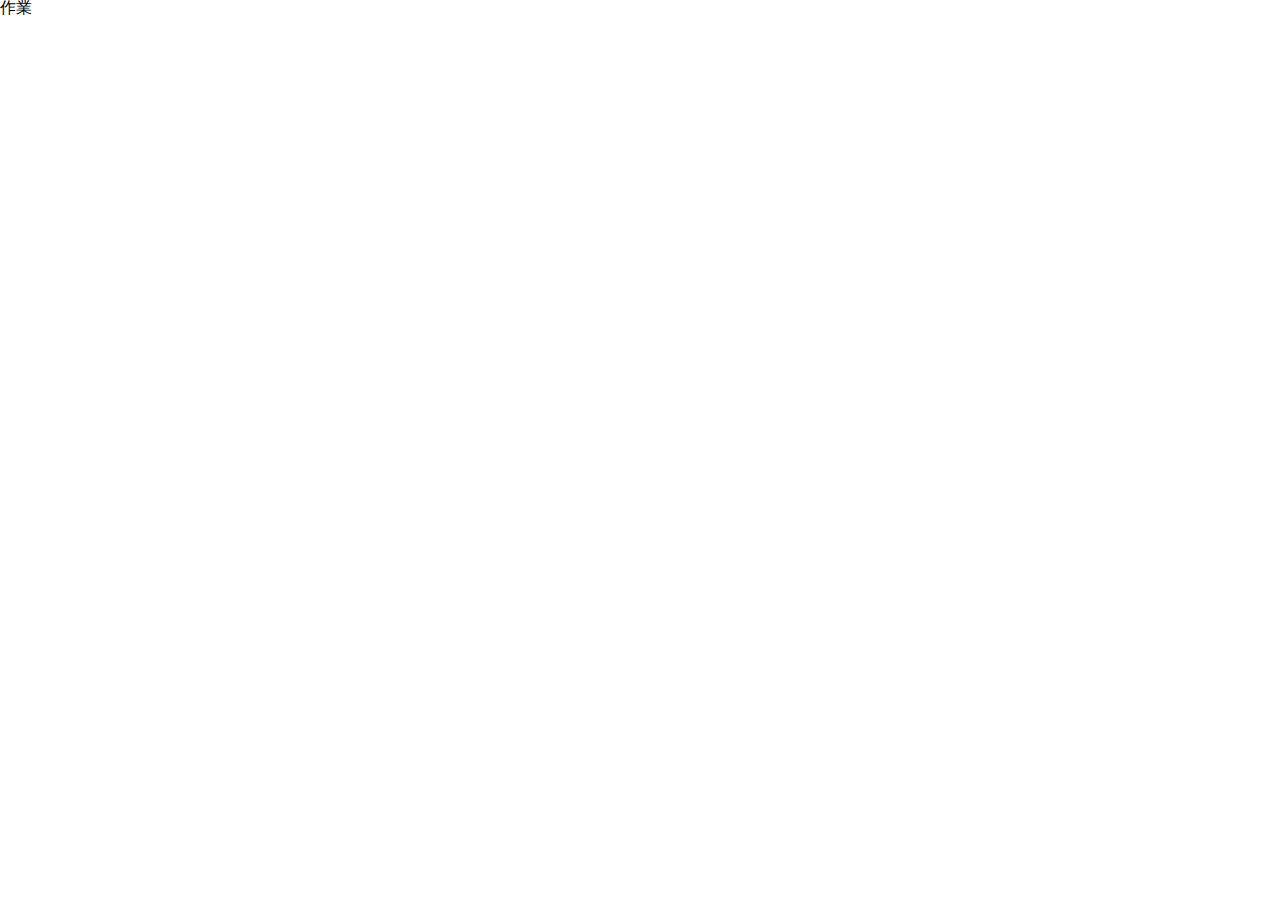
==== work1/work1.html @ 2da69205 "0412" ====
<!DOCTYPE html>
<html lang="en">
<head>
    <meta charset="UTF-8">
    <meta name="viewport" content="width=device-width, initial-scale=1.0">
    <title>第一週作業</title>
    <link rel="stylesheet" href="css/resetcss.css">
    <link rel="stylesheet" href="css/style.css">
</head>
<body>
    <h1>作業</h1>
</body>
</html>
---- work1/css/resetcss.css ----
/* http://meyerweb.com/eric/tools/css/reset/ 
   v2.0 | 20110126
   License: none (public domain)
*/

html, body, div, span, applet, object, iframe,
h1, h2, h3, h4, h5, h6, p, blockquote, pre,
a, abbr, acronym, address, big, cite, code,
del, dfn, em, img, ins, kbd, q, s, samp,
small, strike, strong, sub, sup, tt, var,
b, u, i, center,
dl, dt, dd, ol, ul, li,
fieldset, form, label, legend,
table, caption, tbody, tfoot, thead, tr, th, td,
article, aside, canvas, details, embed, 
figure, figcaption, footer, header, hgroup, 
menu, nav, output, ruby, section, summary,
time, mark, audio, video {
	margin: 0;
	padding: 0;
	border: 0;
	font-size: 100%;
	font: inherit;
	vertical-align: baseline;
}
/* HTML5 display-role reset for older browsers */
article, aside, details, figcaption, figure, 
footer, header, hgroup, menu, nav, section {
	display: block;
}
body {
	line-height: 1;
}
ol, ul {
	list-style: none;
}
blockquote, q {
	quotes: none;
}
blockquote:before, blockquote:after,
q:before, q:after {
	content: '';
	content: none;
}
table {
	border-collapse: collapse;
	border-spacing: 0;
}
---- work1/css/style.css ----
*{
    box-sizing: border-box;
}
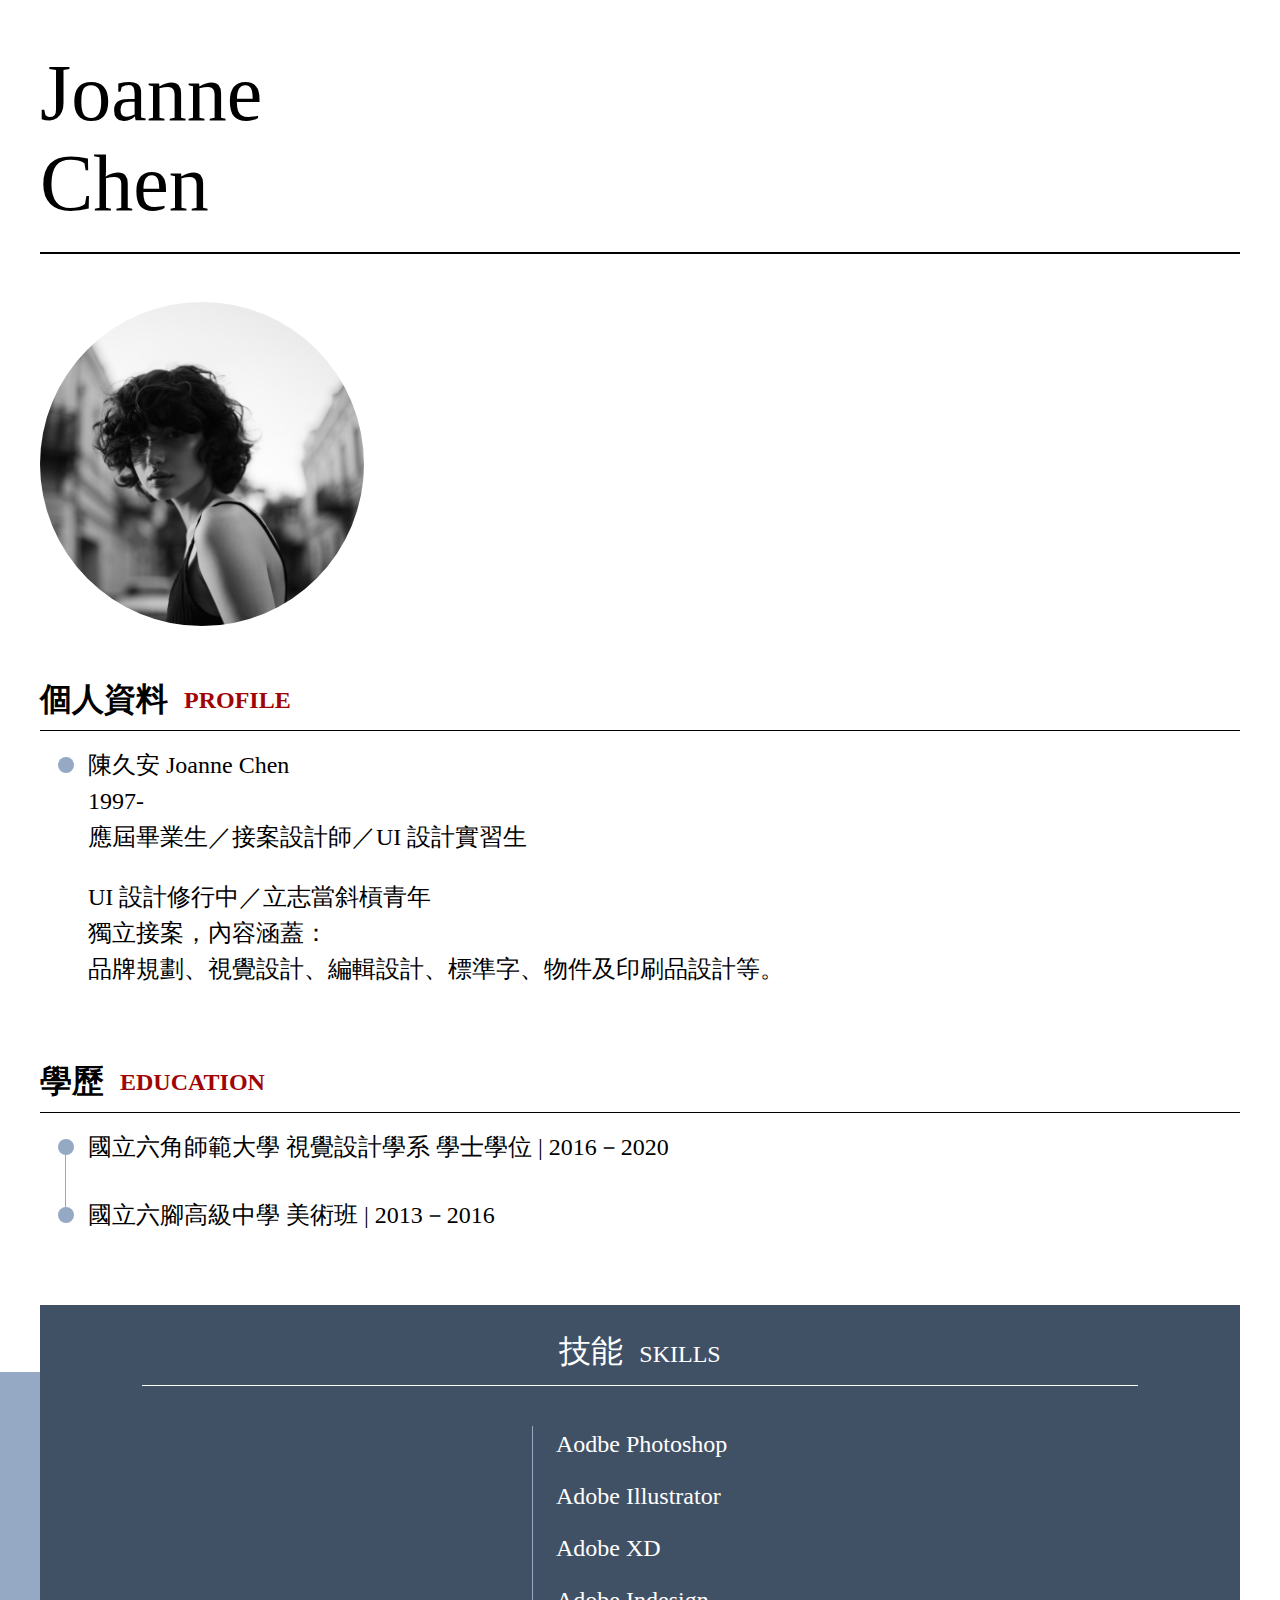
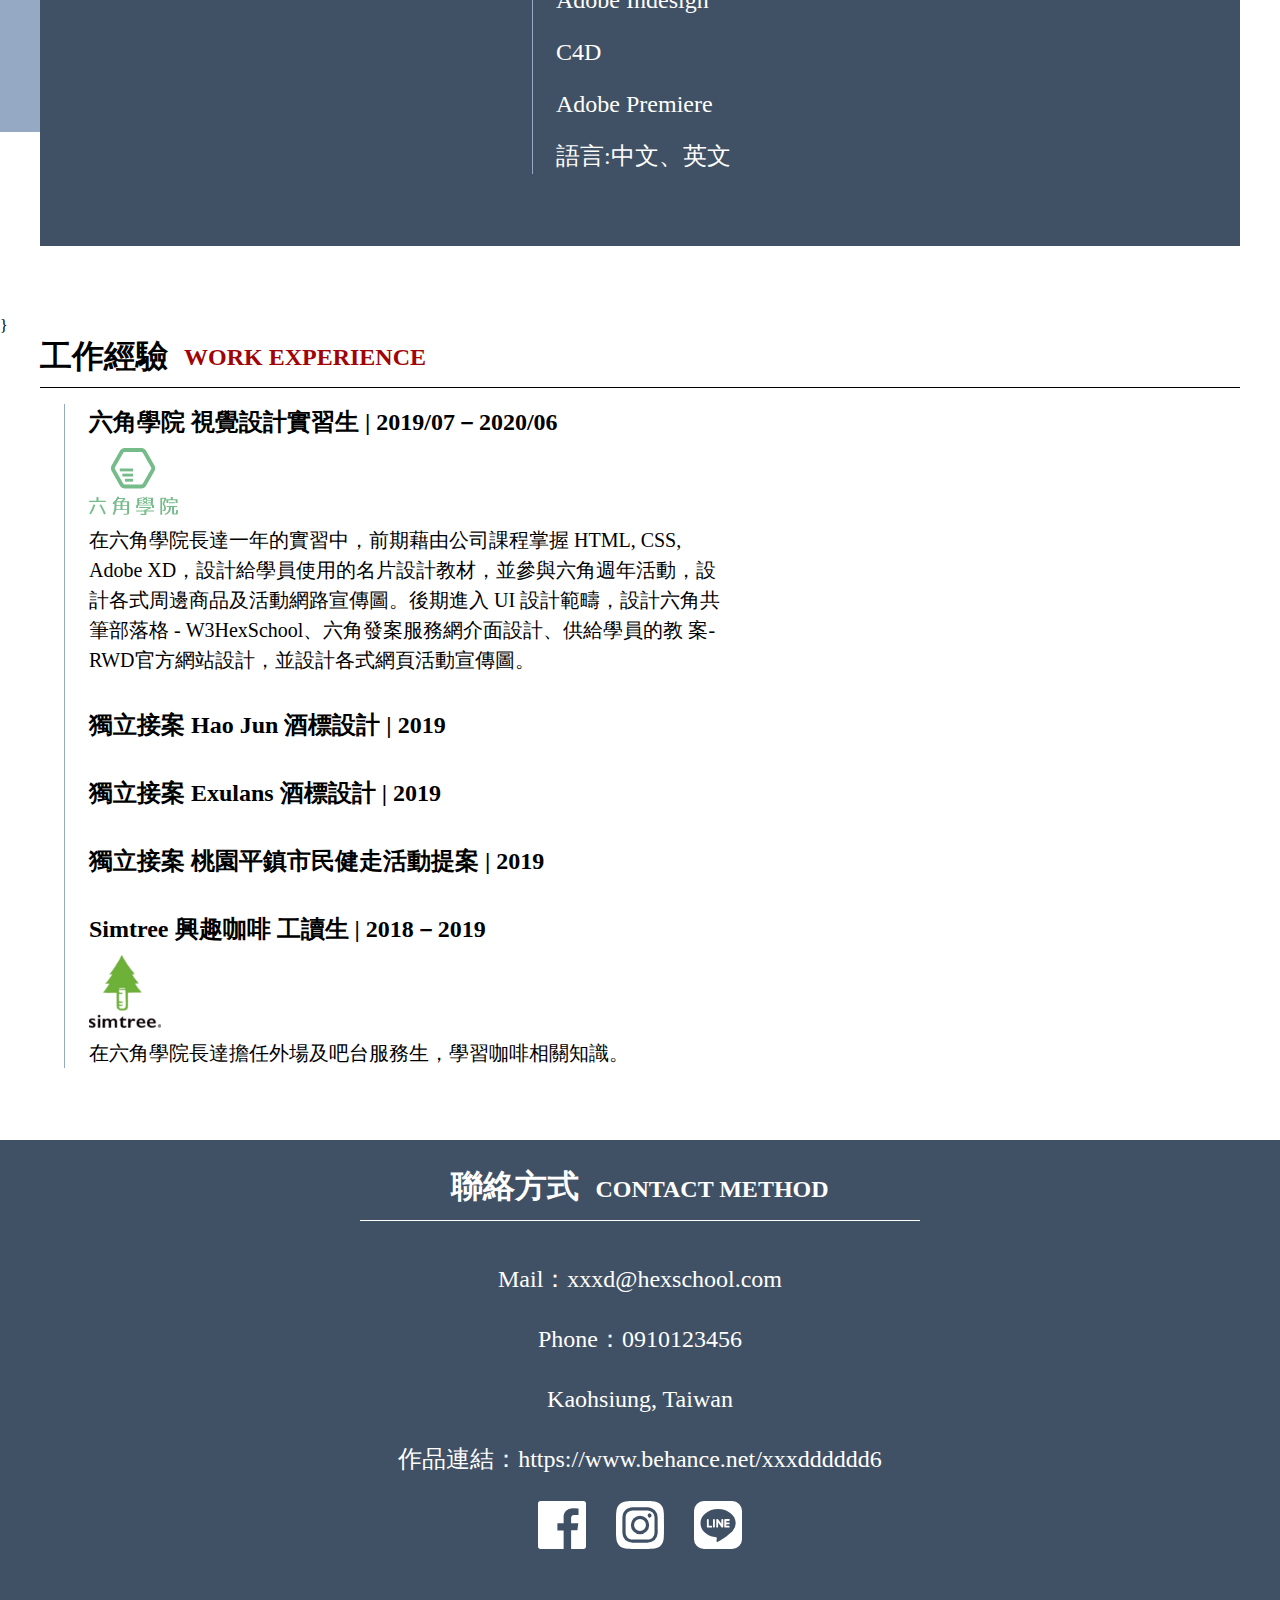
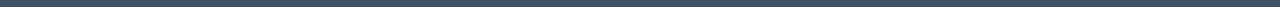
==== commit 1acfb0f5: "0415" ====
--- a/work1/work1.html
+++ b/work1/work1.html
@@ -8,6 +8,100 @@
     <link rel="stylesheet" href="css/style.css">
 </head>
 <body>
-    <h1>作業</h1>
+    <!-- 頁頭 -->
+    <div class="header box"><h1>Joanne<br>Chen</h1><img src="img/photo-1.png" alt=""></div>
+    <!-- 個人資料 -->
+    <div class="box box2">
+        <div class="box_title">
+            <h3>個人資料</h3><h4>PROFILE</h4>
+        </div>
+        <div>
+            <div class="container">
+              <div class="content">
+                <p>陳久安 Joanne Chen <br>
+                    1997-<br>
+                    應屆畢業生／接案設計師／UI 設計實習生</p>
+                <p>
+                    UI 設計修行中／立志當斜槓青年<br>
+                    獨立接案，內容涵蓋：
+                    <br>品牌規劃、視覺設計、編輯設計、標準字、物件及印刷品設計等。
+                </p>
+              </div>
+            </div>
+          </div>
+    </div>
+    <!-- 學歷 -->
+    <div class="box box2">
+        <div class="box_title">
+            <h3>學歷</h3><h4>EDUCATION</h4>
+        </div>
+        <div class="timeline">
+            <div class="container">
+              <div class="content">
+                國立六角師範大學 視覺設計學系 學士學位 | 2016－2020
+              </div>
+            </div>
+            <div class="container ">
+              <div class="content">  
+                國立六腳高級中學 美術班 | 2013－2016
+              </div>
+            </div>
+          </div>
+          
+    </div>
+    <!-- 技能 -->
+    <div class="box2">
+    <div class="skill">
+        <h2>技能<span>SKILLS</span></h2>
+        <ul>
+            <li>Aodbe Photoshop</li>
+            <li>Adobe Illustrator</li>
+            <li>Adobe XD</li>
+            <li>Adobe Indesign</li>
+            <li>C4D</li>
+            <li>Adobe Premiere</li>
+            <li>語言:中文、英文</li>
+        </ul>
+    </div>
+</div>
+
+}
+    </div>
+    <!-- 工作經驗 -->
+    <div class="box box2">
+        <div class="box_title">
+            <h3>工作經驗</h3><h4>WORK EXPERIENCE</h4>
+        </div>
+        <ul class="exp">
+            <li>六角學院 視覺設計實習生 | 2019/07－2020/06
+                <div><img src="/work1/img/Group 1.svg" alt=""><p>在六角學院長達一年的實習中，前期藉由公司課程掌握 HTML, CSS, Adobe XD，設計給學員使用的名片設計教材，並參與六角週年活動，設計各式周邊商品及活動網路宣傳圖。後期進入 UI 設計範疇，設計六角共筆部落格 - W3HexSchool、六角發案服務網介面設計、供給學員的教 案- RWD官方網站設計，並設計各式網頁活動宣傳圖。</p></div>
+            </li>
+            <li>獨立接案 Hao Jun 酒標設計 | 2019</li>
+            <li>獨立接案 Exulans 酒標設計 | 2019</li>
+            <li>獨立接案 桃園平鎮市民健走活動提案 | 2019</li>
+            <li>Simtree 興趣咖啡 工讀生 | 2018－2019
+                <div><img src="/work1/img/photo-2.png" alt=""><p>在六角學院長達擔任外場及吧台服務生，學習咖啡相關知識。</p></div>
+            </li>
+        </ul>
+
+          
+    </div>
+    <!-- 頁尾 -->
+    <div class="footer">
+        <h2>聯絡方式<span>CONTACT METHOD</span></h2>
+        <ul>
+            <li>Mail：xxxd@hexschool.com</li>
+            <li>Phone：0910123456</li>
+            <li>Kaohsiung, Taiwan</li>
+            <li>作品連結：https://www.behance.net/xxxdddddd6</li>
+            <li>
+                <div class="social-media flex">
+                    <img src="./img/facebook.svg" alt="" />
+                    <img src="img/instagram-alt.svg" alt="" />
+                    <img src="img/line.svg" alt="" />
+                </div>
+            </li>
+        </ul>
+    </div>
 </body>
 </html>--- a/work1/css/style.css
+++ b/work1/css/style.css
@@ -1,3 +1,193 @@
 *{
     box-sizing: border-box;
+}
+body{
+    font-family: 微軟正黑體,PingFang TC;
+}
+.box{
+    width: 1200px;
+    margin: 0 auto;
+}
+.box2{
+margin-bottom: 72px;
+}
+.header{
+    padding-top: 48px;
+    padding-bottom: 48px;
+}
+.header h1{
+    font-size: 80px;
+    line-height: 90px;
+    padding-bottom: 24px;
+    border-bottom: 2px solid #000; ;
+    margin-bottom: 48px;
+}
+.box_title{
+    display: flex;
+    align-items: center;
+    padding-bottom: 8px;
+    margin-bottom: 16px;
+    border-bottom: 1px solid #000; ;
+}
+.box_title h3{
+    font-size: 32px;
+    font-weight: bold;
+    line-height: 45px;
+    margin-right: 16px;
+}
+.box_title h4{
+    font-size: 24px;
+    font-weight: bold;
+    color: #A00404;
+}
+
+.timeline {
+    position: relative;
+  }
+  
+  .timeline::before {
+    content: '';
+    position: absolute;
+    width: 1px;
+    background-color: #96A9C4;
+    top: 22px;
+    bottom:22px;
+    left: 25px;
+    z-index:2;
+  }
+  
+  /* Container around content */
+  .container {
+    position: relative;
+    left: 48px;
+    margin-bottom: 32px;
+  }
+  
+  .container::before {
+    content: '';
+    position: absolute;
+    width: 16px;
+    height: 16px;
+    left: -30px;
+    background-color: #96A9C4;
+    top: 10px;
+    border-radius: 50%;
+    z-index: 1;
+  }
+  
+  .content {
+    font-size:24px;
+    line-height: 36px;
+  }
+  
+  .content p{
+      margin-bottom:24px;
+  }
+
+
+  .skill{
+	position: relative;
+	width: 1200px;
+	background-color: #415165;
+	margin: 0 auto;
+	padding:24px 0 56px 0;
+    color: white;
+}
+.skill::after {
+    content: "";
+    width: 100vw;
+    height: 360px;
+    position: absolute;
+    top: 67px;
+    left:-370px;
+    background-color: #96a9c4;
+    z-index: -1;
+}
+.skill h2{
+	width: 996px;
+	font-size: 32px;
+	border-bottom: 1px solid white;
+	text-align: center;
+	line-height: 45px;
+	padding-bottom: 8px;
+	margin: 0 auto 40px auto;
+}
+.skill span{
+	font-size: 24px;
+	margin-left: 16px;
+}
+.skill ul {
+	width: 216px;
+	padding-left: 23px;
+	border-left: 1px solid #96A9C4;
+    margin: 0 auto; 
+}
+.skill ul li {
+	font-size: 24px;
+	font-weight: lighter;
+	line-height: 36px;
+	margin-bottom: 16px;
+}
+
+.exp{
+    margin-left: 24px;
+    padding-left:24px;
+    border-left: 1px solid #96a9c4;
+}
+
+.exp li{
+    font-size: 24px;
+    line-height: 36px;
+    font-weight: bold;
+    margin-bottom: 32px;
+}
+.exp div{
+    margin: 8px 0 8.15px 0;
+}
+.exp p{
+    font-size: 20px;
+    line-height: 30px;
+    width: 642px;
+    font-weight: normal;
+}
+
+.footer {
+    background-color: #415165;
+    padding: 24px 360px;
+    text-align: center;
+}
+.footer li {
+    font-size: 24px;
+    line-height: 36px;
+    margin-bottom: 24px;
+    color: white;
+    font-weight: lighter;
+    
+}
+.social-media {
+    justify-content: center;
+}
+.social-media img {
+    width: 48px;
+    height: 48px;
+    margin-left: 24px;
+}
+
+.social-media img:nth-child(1) {
+    margin-left: 0;
+}
+
+.footer h2{
+    color: #fff;
+	font-size: 32px;
+	border-bottom: 1px solid white;
+	text-align: center;
+	line-height: 45px;
+	padding-bottom: 8px;
+    margin: 0 auto 40px auto;
+    font-weight:bold;
+}
+.footer span{
+	font-size: 24px;
+	margin-left: 16px;
 }